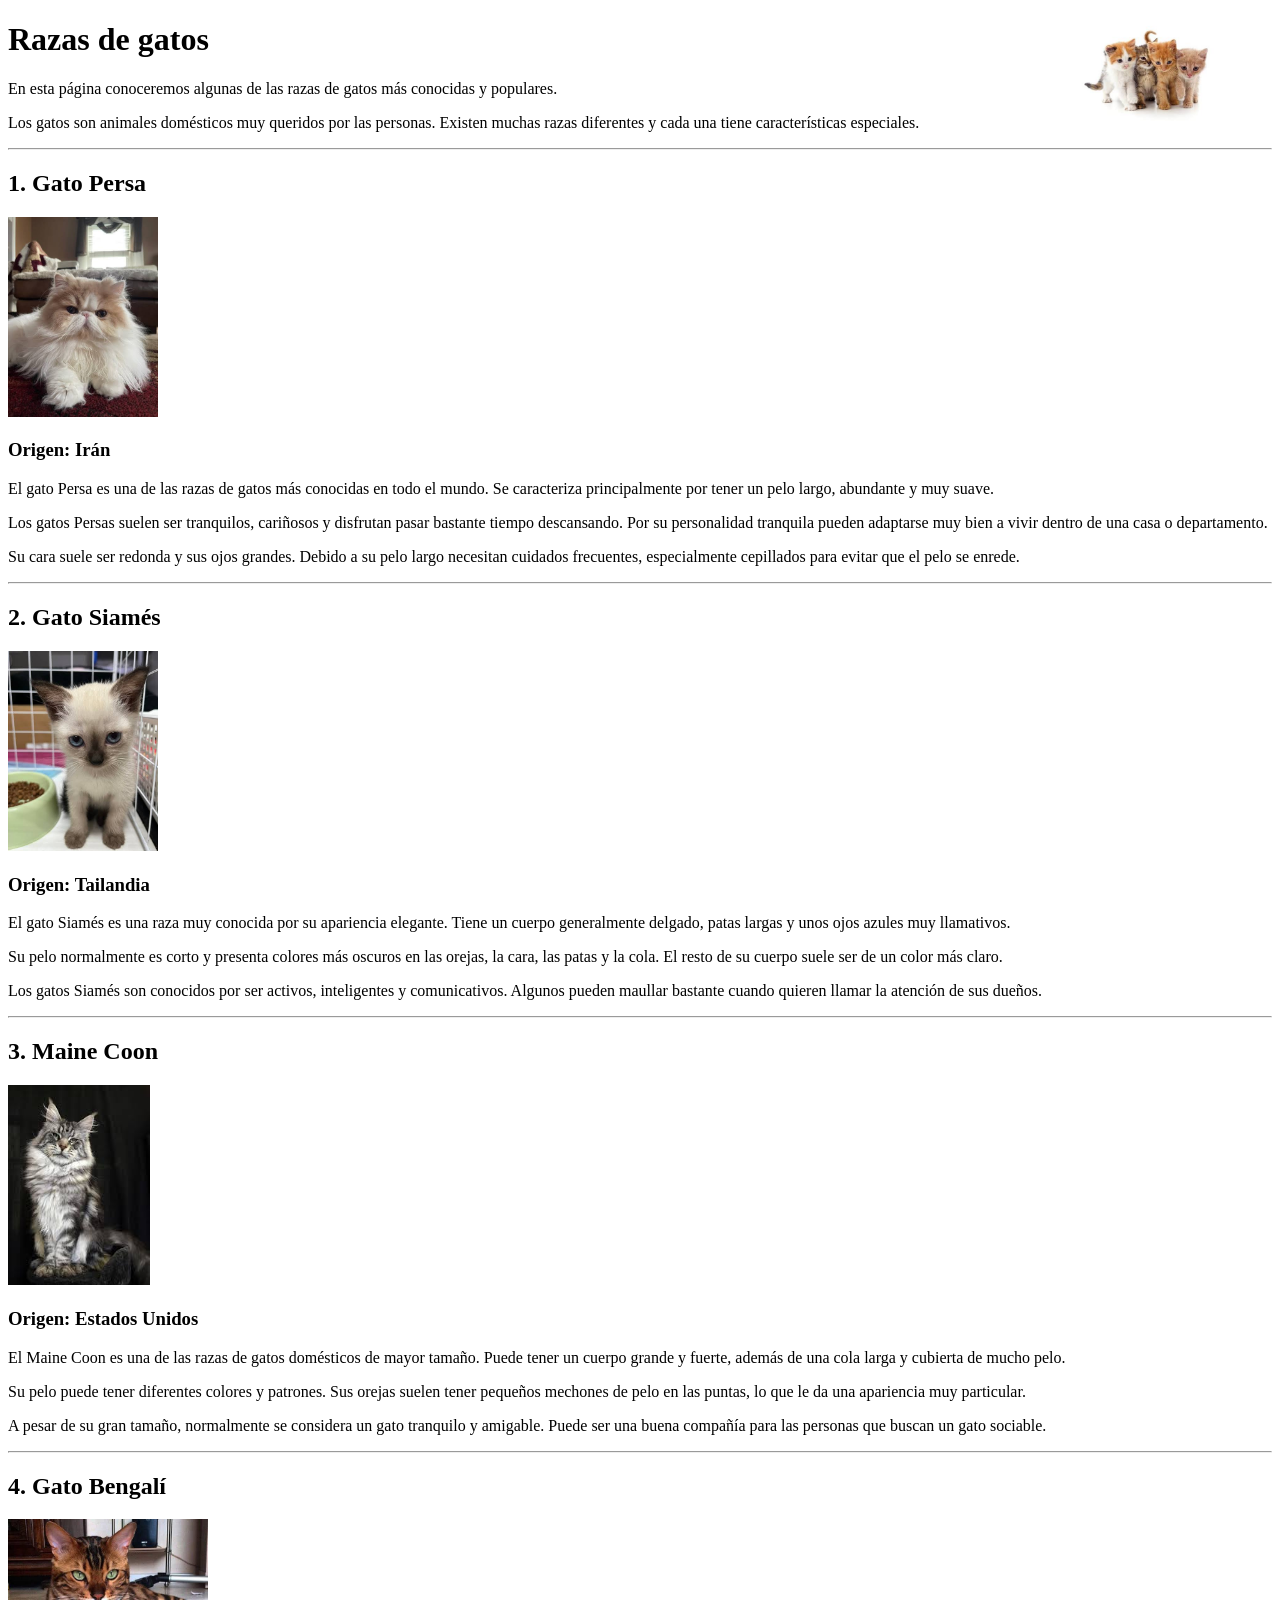
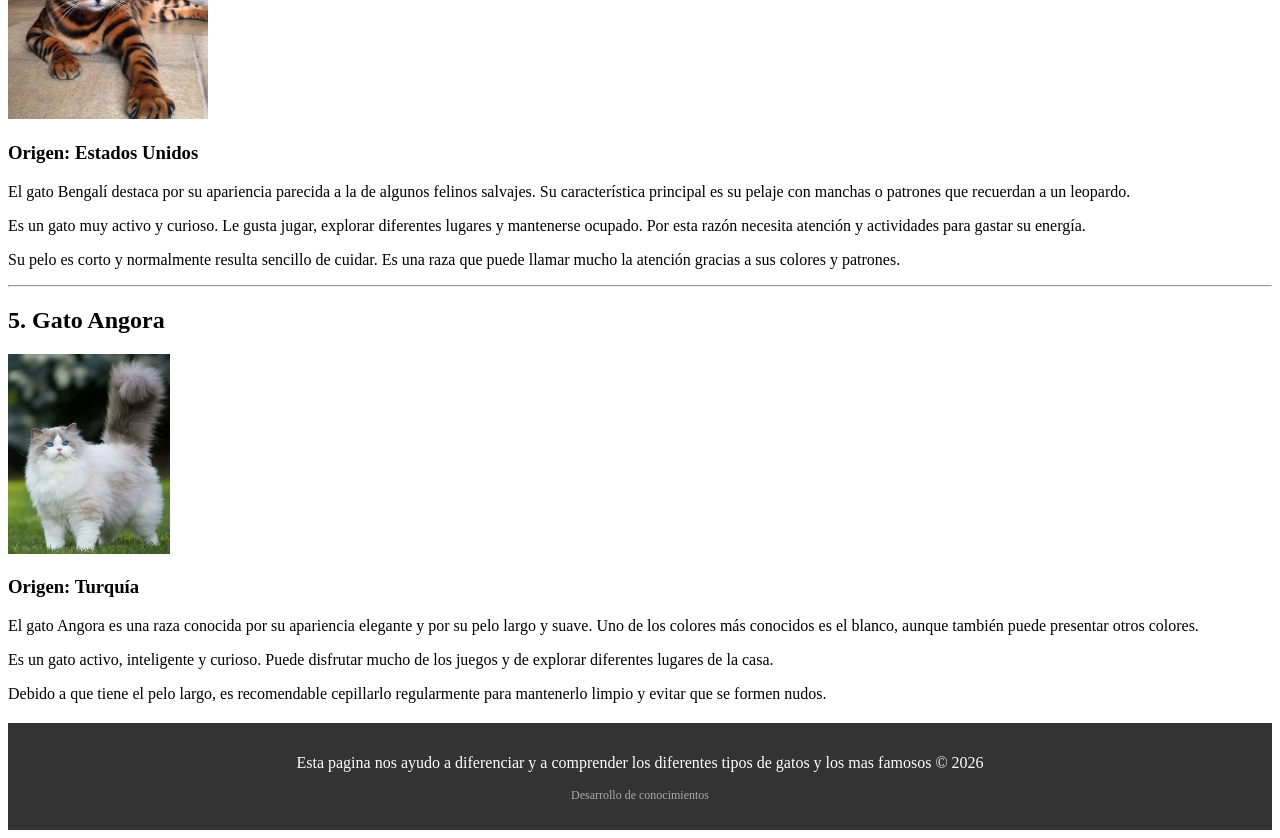
==== index.html @ c7be0b0a "Estructura semantica" ====
<!DOCTYPE html>
<html lang="en">
<head>
    <meta charset="UTF-8">
    <meta name="viewport" content="width=device-width, initial-scale=1.0">
    <title>tipos de gatos</title>

<!DOCTYPE html>
<html lang="es">

<head>
    <meta charset="UTF-8">
    <meta name="viewport" content="width=device-width, initial-scale=1.0">

    <title>Tipos de gatos</title>

   

</head>

<body>

    <header>

       

        <h1>Razas de gatos</h1>

        <p>
            En esta página conoceremos algunas de las razas de gatos
            más conocidas y populares.
        </p>

        <p>
            Los gatos son animales domésticos muy queridos por las personas.
            Existen muchas razas diferentes y cada una tiene características
            especiales.
        </p>

    </header>

    <hr>




    <section class="gato">

        <h2>1. Gato Persa</h2>

        <img src="html.jfif" style="width 200px; height:200px;">
        

        <h3>Origen: Irán</h3>

        <p>
            El gato Persa es una de las razas de gatos más conocidas
            en todo el mundo. Se caracteriza principalmente por tener
            un pelo largo, abundante y muy suave.
        </p>

        <p>
            Los gatos Persas suelen ser tranquilos, cariñosos y
            disfrutan pasar bastante tiempo descansando. Por su
            personalidad tranquila pueden adaptarse muy bien a vivir
            dentro de una casa o departamento.
        </p>

        <p>
            Su cara suele ser redonda y sus ojos grandes. Debido a
            su pelo largo necesitan cuidados frecuentes, especialmente
            cepillados para evitar que el pelo se enrede.
        </p>

    </section>
<hr>


    <section class="gato">

        <h2>2. Gato Siamés</h2>

        <img src="img.jfif"style="width 200px; height:200px;">
             

        <h3>Origen: Tailandia</h3>

        <p>
            El gato Siamés es una raza muy conocida por su apariencia
            elegante. Tiene un cuerpo generalmente delgado, patas
            largas y unos ojos azules muy llamativos.
        </p>

        <p>
            Su pelo normalmente es corto y presenta colores más
            oscuros en las orejas, la cara, las patas y la cola.
            El resto de su cuerpo suele ser de un color más claro.
        </p>

        <p>
            Los gatos Siamés son conocidos por ser activos,
            inteligentes y comunicativos. Algunos pueden maullar
            bastante cuando quieren llamar la atención de sus dueños.
        </p>

    </section>
<hr>

    <section class="gato">

        <h2>3. Maine Coon</h2>

        <img src="foto.jfif"style="width 200px; height:200px;">
           

        <h3>Origen: Estados Unidos</h3>

        <p>
            El Maine Coon es una de las razas de gatos domésticos
            de mayor tamaño. Puede tener un cuerpo grande y fuerte,
            además de una cola larga y cubierta de mucho pelo.
        </p>

        <p>
            Su pelo puede tener diferentes colores y patrones.
            Sus orejas suelen tener pequeños mechones de pelo en
            las puntas, lo que le da una apariencia muy particular.
        </p>

        <p>
            A pesar de su gran tamaño, normalmente se considera
            un gato tranquilo y amigable. Puede ser una buena
            compañía para las personas que buscan un gato sociable.
        </p>

    </section>
<hr>

  

    <section class="gato">

        <h2>4. Gato Bengalí</h2>

        <img src="imagenes.jfif"style="width 200px; height:200px;">
             

        <h3>Origen: Estados Unidos</h3>

        <p>
            El gato Bengalí destaca por su apariencia parecida
            a la de algunos felinos salvajes. Su característica
            principal es su pelaje con manchas o patrones que
            recuerdan a un leopardo.
        </p>

        <p>
            Es un gato muy activo y curioso. Le gusta jugar,
            explorar diferentes lugares y mantenerse ocupado.
            Por esta razón necesita atención y actividades
            para gastar su energía.
        </p>

        <p>
            Su pelo es corto y normalmente resulta sencillo de
            cuidar. Es una raza que puede llamar mucho la atención
            gracias a sus colores y patrones.
        </p>

    </section>

<hr>
    

    <section class="gato">

        <h2>5. Gato Angora</h2>

        <img src="angora.jfif"style="width 200px; height:200px;">
             

        <h3>Origen: Turquía</h3>

        <p>
            El gato Angora es una raza conocida por su apariencia
            elegante y por su pelo largo y suave. Uno de los colores
            más conocidos es el blanco, aunque también puede presentar
            otros colores.
        </p>

        <p>
            Es un gato activo, inteligente y curioso. Puede disfrutar
            mucho de los juegos y de explorar diferentes lugares
            de la casa.
        </p>

        <p>
            Debido a que tiene el pelo largo, es recomendable
            cepillarlo regularmente para mantenerlo limpio y evitar
            que se formen nudos.
        </p>

    </section>
    <div style="position: absolute; top: 15px; right: 20px;">
         <img src="images.jfif" width="220" height="auto"> </div>

</body>
<footer     style="background-color:#333;color:white; text-align: center; padding: 15px; margin-top: 20px;">
    <p>Esta pagina nos ayudo a diferenciar y a comprender los diferentes tipos de gatos y los mas famosos ©
2026 </p>
    <p style="font-size: 12px; color:#aaa;">Desarrollo de conocimientos</p>
</footer>

</html>
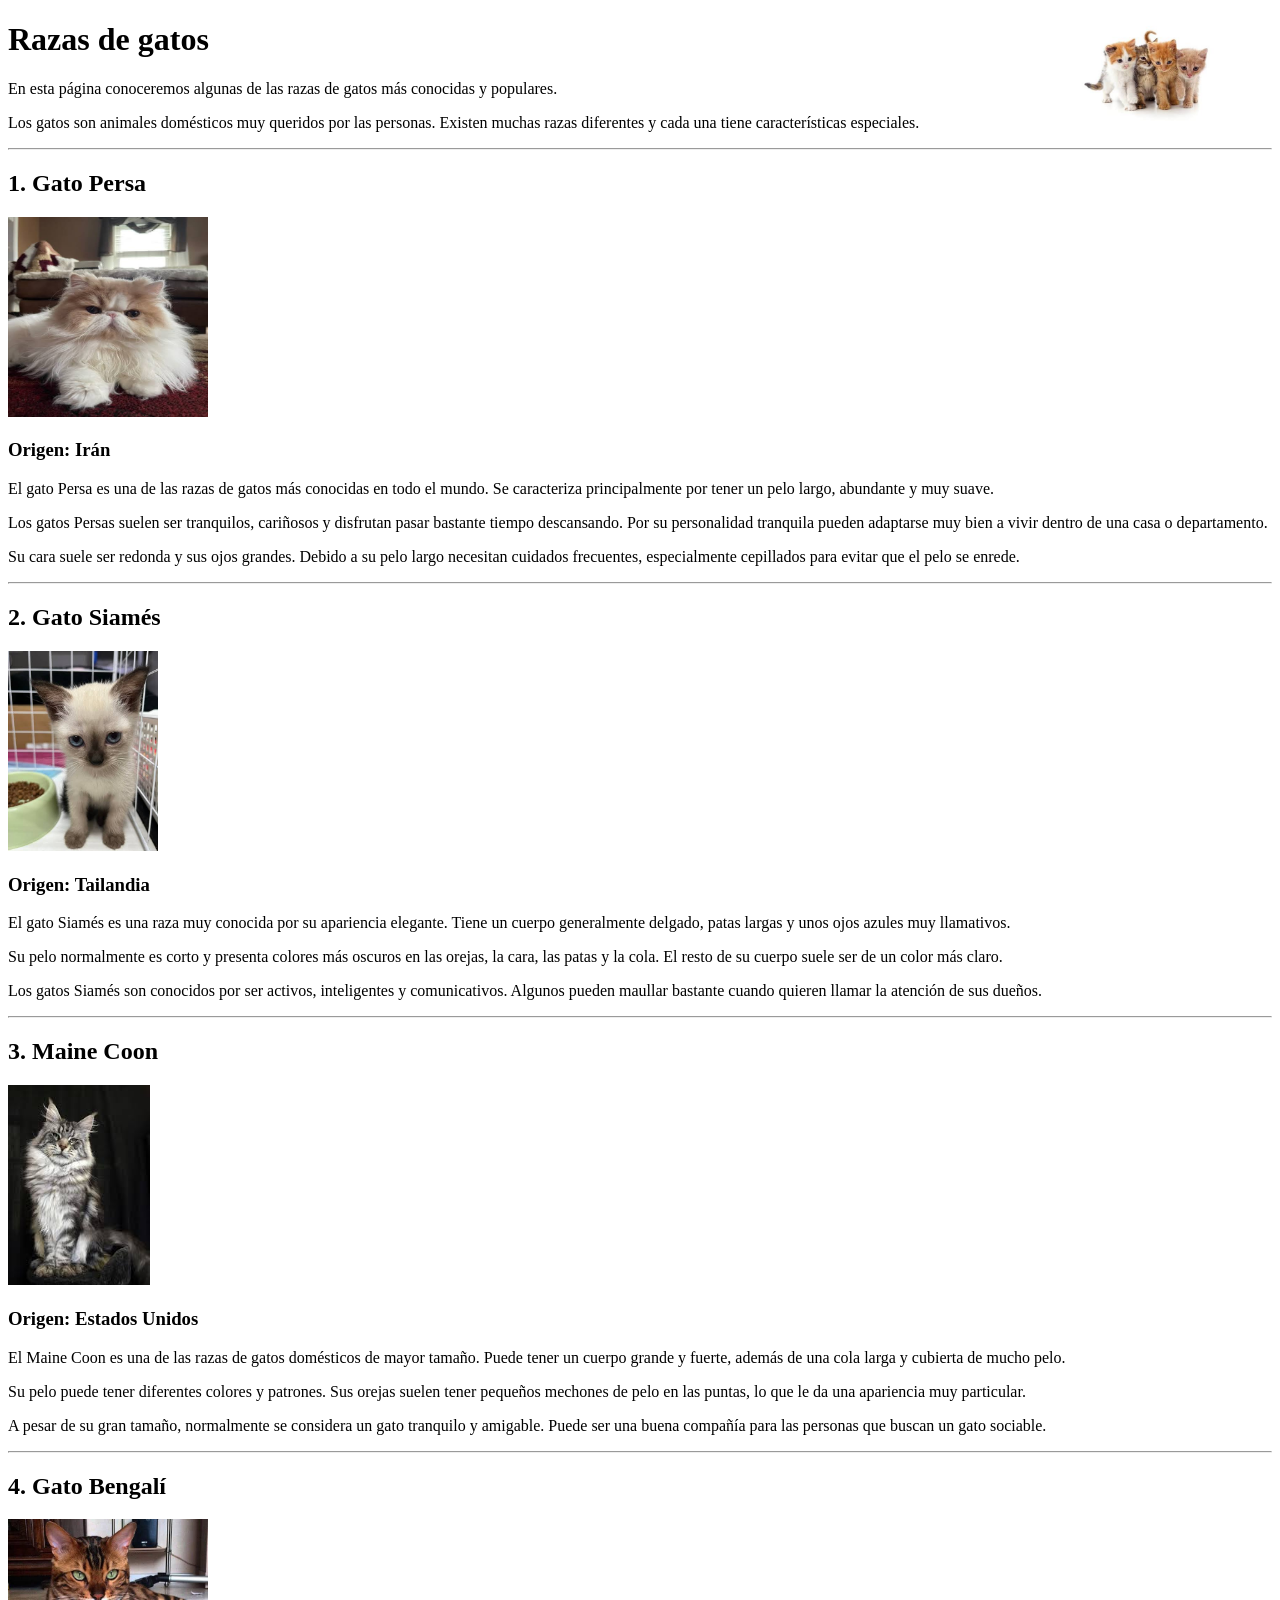
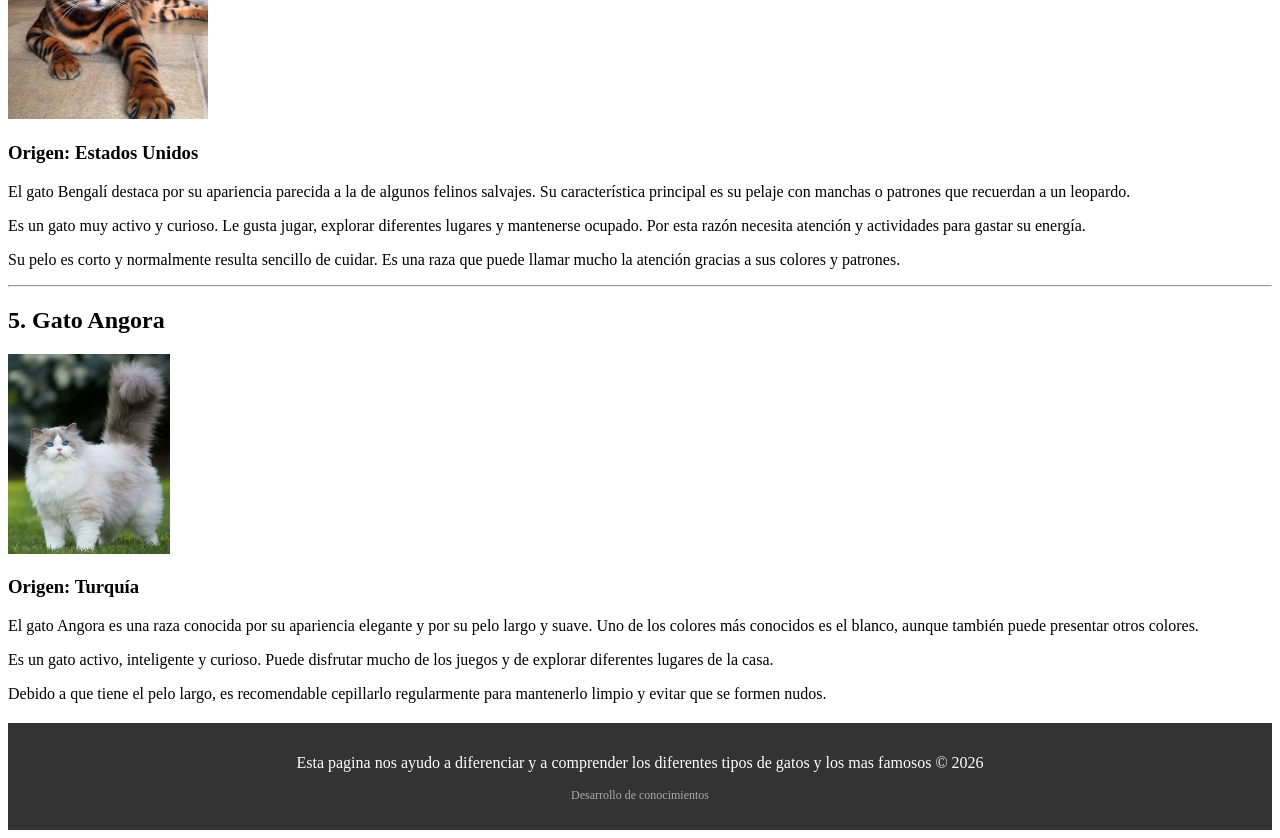
==== commit 2dd7d208: "Siguiente de html" ====
--- a/index.html
+++ b/index.html
@@ -48,7 +48,7 @@
 
         <h2>1. Gato Persa</h2>
 
-        <img src="html.jfif" style="width 200px; height:200px;">
+        <img src="html.jfif" style="width: 200px; height:200px;">
         
 
         <h3>Origen: Irán</h3>
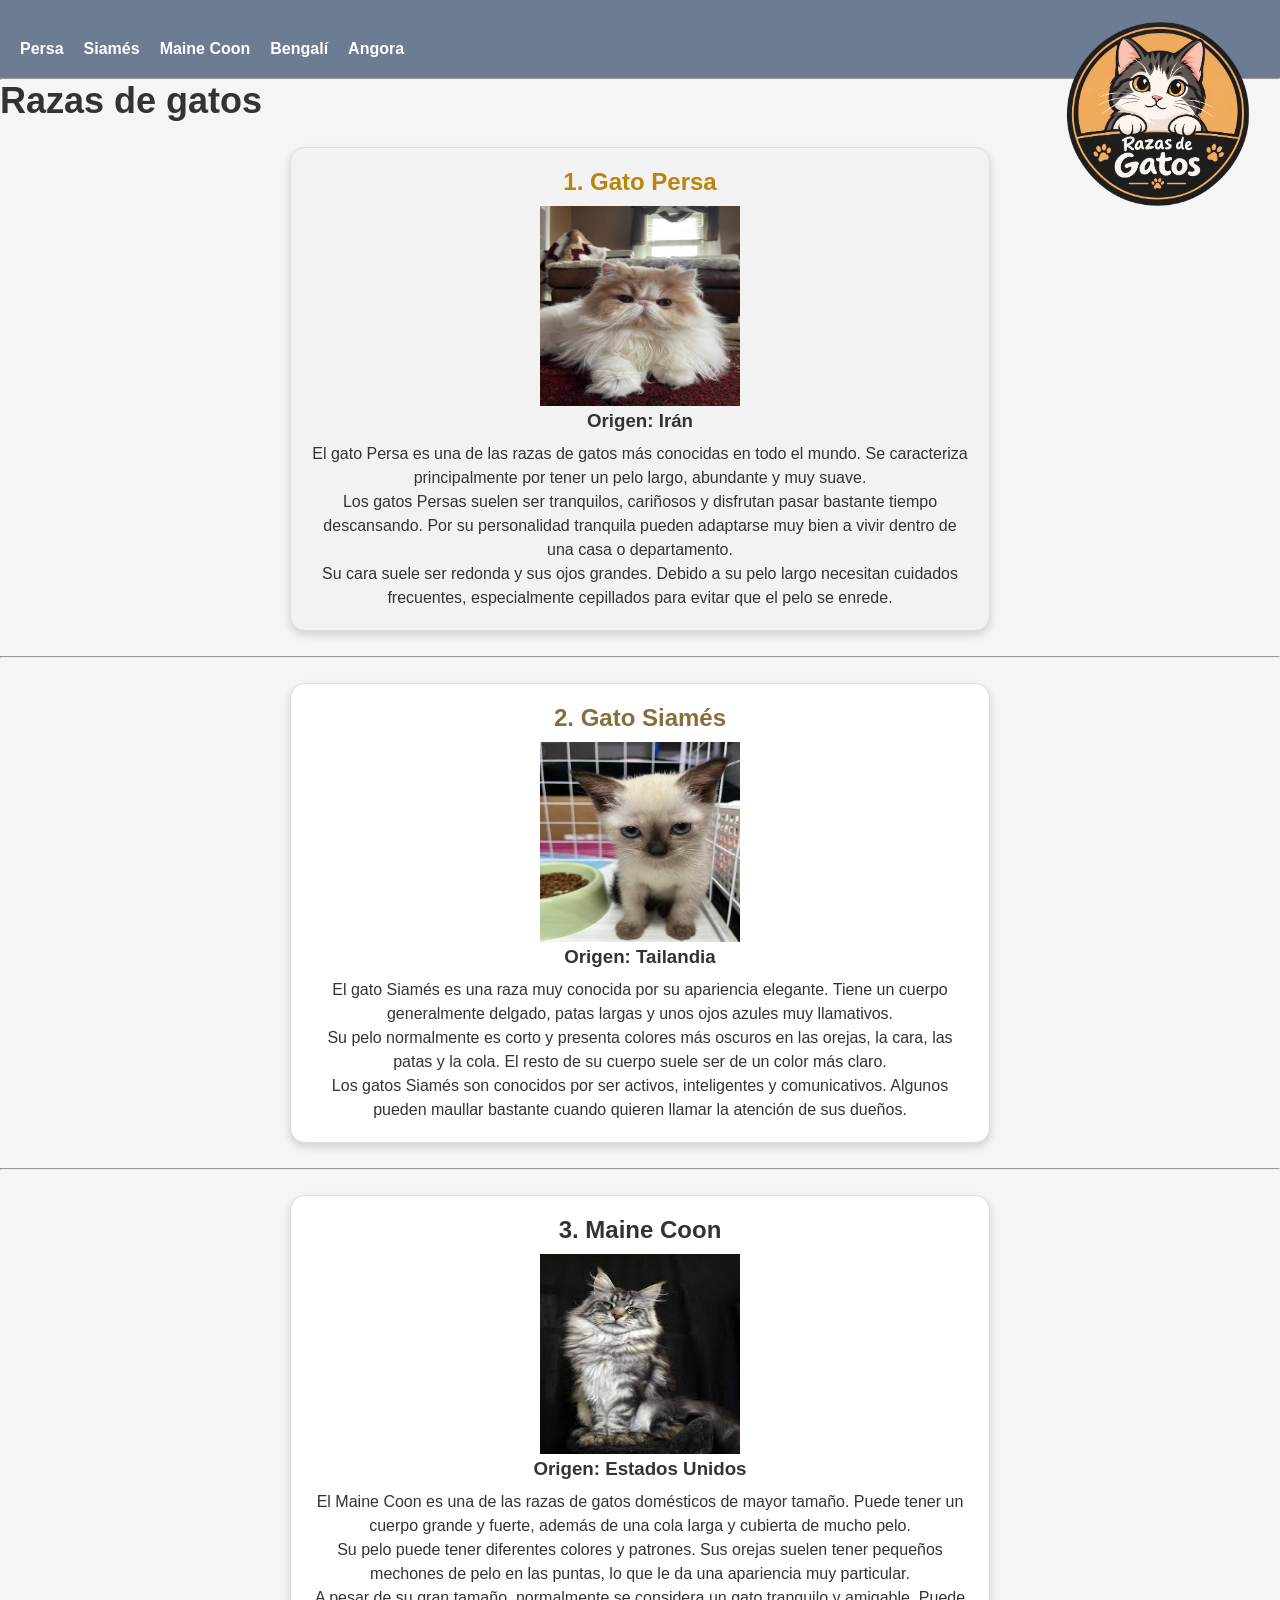
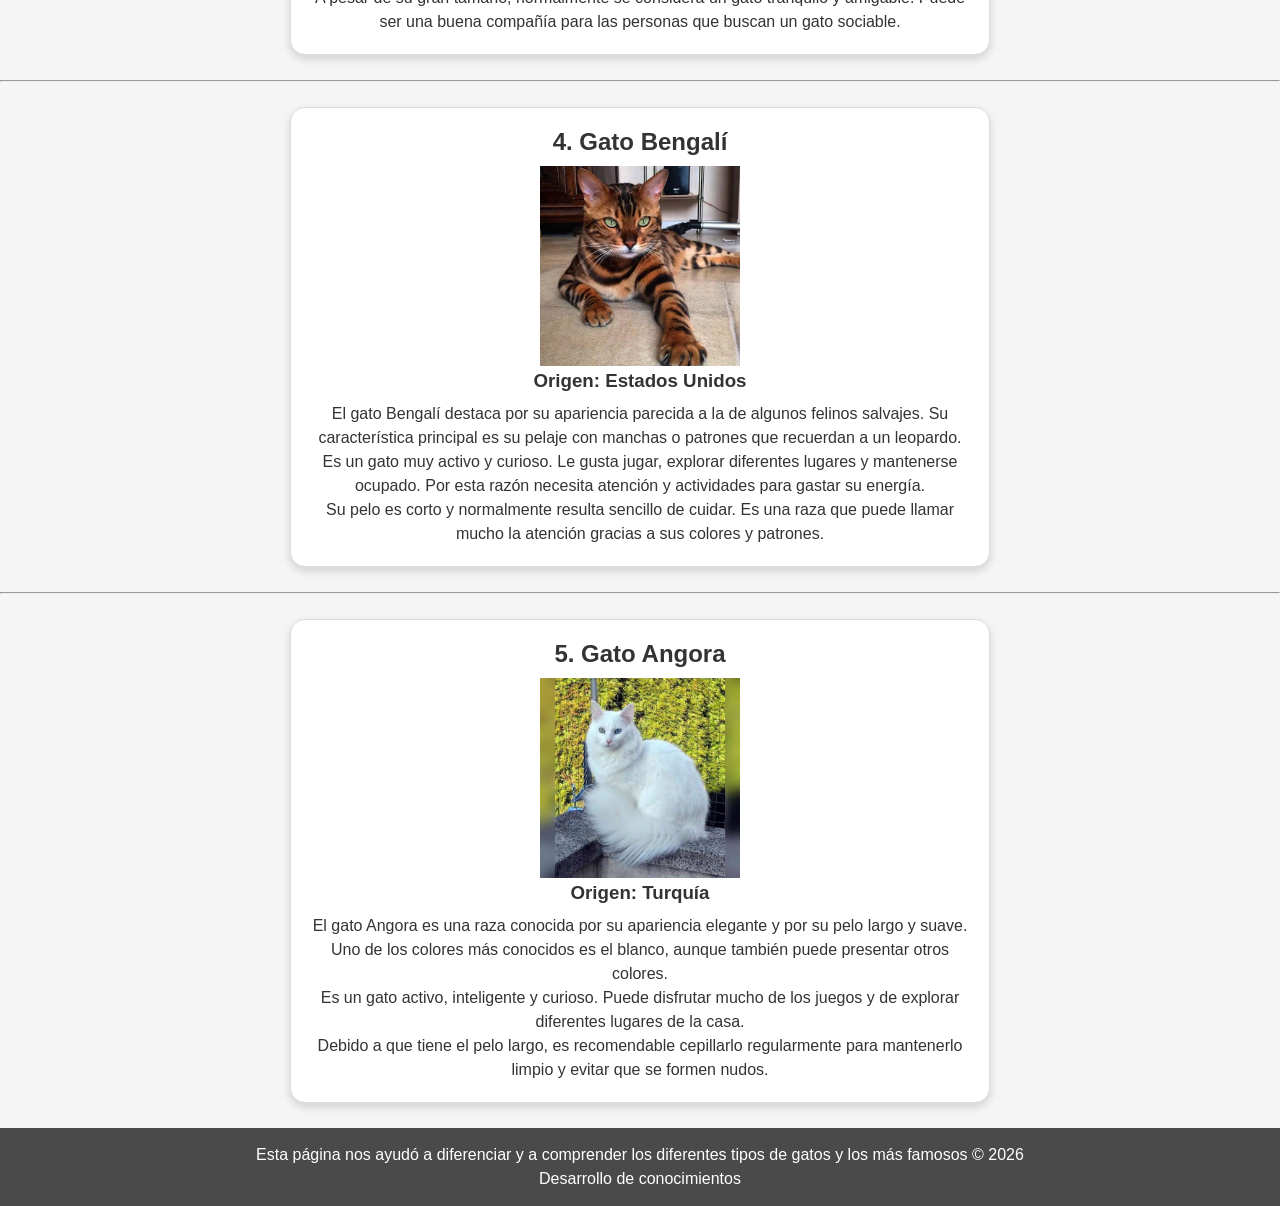
==== commit 283574d7: "Merge pull request #1 from johang36386/main Main" ====
--- a/index.html
+++ b/index.html
@@ -1,214 +1,194 @@
-<!DOCTYPE html>
-<html lang="en">
-<head>
-    <meta charset="UTF-8">
-    <meta name="viewport" content="width=device-width, initial-scale=1.0">
-    <title>tipos de gatos</title>
-
 <!DOCTYPE html>
 <html lang="es">
 
 <head>
     <meta charset="UTF-8">
     <meta name="viewport" content="width=device-width, initial-scale=1.0">
-
     <title>Tipos de gatos</title>
-
-   
-
+    <link rel="stylesheet" href="css/styles.css">
 </head>
 
 <body>
 
-    <header>
+    <header id="titulo-principal">
 
-       
-
-        <h1>Razas de gatos</h1>
-
-        <p>
-            En esta página conoceremos algunas de las razas de gatos
-            más conocidas y populares.
-        </p>
-
-        <p>
-            Los gatos son animales domésticos muy queridos por las personas.
-            Existen muchas razas diferentes y cada una tiene características
-            especiales.
-        </p>
+        <nav>
+            <ul>
+                <li><a href="#persa">Persa</a></li>
+                <li><a href="#siames">Siamés</a></li>
+                <li><a href="#maine-coon">Maine Coon</a></li>
+                <li><a href="#bengali">Bengalí</a></li>
+                <li><a href="#angora">Angora</a></li>
+            </ul>
+        </nav>
 
     </header>
 
     <hr>
 
+    <h1>Razas de gatos</h1>
 
-
-
-    <section class="gato">
-
+    <section class="gato destacado" id="persa">
         <h2>1. Gato Persa</h2>
 
-        <img src="html.jfif" style="width: 200px; height:200px;">
-        
+        <img src="html.jfif"
+             style="width: 200px; height: 200px;"
+             alt="Gato Persa">
 
         <h3>Origen: Irán</h3>
 
         <p>
-            El gato Persa es una de las razas de gatos más conocidas
-            en todo el mundo. Se caracteriza principalmente por tener
-            un pelo largo, abundante y muy suave.
+            El gato Persa es una de las razas de gatos más conocidas en todo
+            el mundo. Se caracteriza principalmente por tener un pelo largo,
+            abundante y muy suave.
         </p>
 
         <p>
-            Los gatos Persas suelen ser tranquilos, cariñosos y
-            disfrutan pasar bastante tiempo descansando. Por su
-            personalidad tranquila pueden adaptarse muy bien a vivir
-            dentro de una casa o departamento.
+            Los gatos Persas suelen ser tranquilos, cariñosos y disfrutan
+            pasar bastante tiempo descansando. Por su personalidad tranquila
+            pueden adaptarse muy bien a vivir dentro de una casa o departamento.
         </p>
 
         <p>
-            Su cara suele ser redonda y sus ojos grandes. Debido a
-            su pelo largo necesitan cuidados frecuentes, especialmente
-            cepillados para evitar que el pelo se enrede.
+            Su cara suele ser redonda y sus ojos grandes. Debido a su pelo
+            largo necesitan cuidados frecuentes, especialmente cepillados
+            para evitar que el pelo se enrede.
         </p>
+    </section>
 
-    </section>
-<hr>
+    <hr>
 
-
-    <section class="gato">
-
+    <section class="gato" id="siames">
         <h2>2. Gato Siamés</h2>
 
-        <img src="img.jfif"style="width 200px; height:200px;">
-             
+        <img src="img.jfif"
+             style="width: 200px; height: 200px;"
+             alt="Gato Siamés">
 
         <h3>Origen: Tailandia</h3>
 
         <p>
-            El gato Siamés es una raza muy conocida por su apariencia
-            elegante. Tiene un cuerpo generalmente delgado, patas
-            largas y unos ojos azules muy llamativos.
+            El gato Siamés es una raza muy conocida por su apariencia elegante.
+            Tiene un cuerpo generalmente delgado, patas largas y unos ojos
+            azules muy llamativos.
         </p>
 
         <p>
-            Su pelo normalmente es corto y presenta colores más
-            oscuros en las orejas, la cara, las patas y la cola.
-            El resto de su cuerpo suele ser de un color más claro.
+            Su pelo normalmente es corto y presenta colores más oscuros en
+            las orejas, la cara, las patas y la cola. El resto de su cuerpo
+            suele ser de un color más claro.
         </p>
 
         <p>
-            Los gatos Siamés son conocidos por ser activos,
-            inteligentes y comunicativos. Algunos pueden maullar
-            bastante cuando quieren llamar la atención de sus dueños.
+            Los gatos Siamés son conocidos por ser activos, inteligentes y
+            comunicativos. Algunos pueden maullar bastante cuando quieren
+            llamar la atención de sus dueños.
         </p>
+    </section>
 
-    </section>
-<hr>
+    <hr>
 
-    <section class="gato">
-
+    <section class="gato" id="maine-coon">
         <h2>3. Maine Coon</h2>
 
-        <img src="foto.jfif"style="width 200px; height:200px;">
-           
+        <img src="foto.jfif"
+             style="width: 200px; height: 200px;"
+             alt="Maine Coon">
 
         <h3>Origen: Estados Unidos</h3>
 
         <p>
-            El Maine Coon es una de las razas de gatos domésticos
-            de mayor tamaño. Puede tener un cuerpo grande y fuerte,
-            además de una cola larga y cubierta de mucho pelo.
+            El Maine Coon es una de las razas de gatos domésticos de mayor
+            tamaño. Puede tener un cuerpo grande y fuerte, además de una
+            cola larga y cubierta de mucho pelo.
         </p>
 
         <p>
-            Su pelo puede tener diferentes colores y patrones.
-            Sus orejas suelen tener pequeños mechones de pelo en
-            las puntas, lo que le da una apariencia muy particular.
+            Su pelo puede tener diferentes colores y patrones. Sus orejas
+            suelen tener pequeños mechones de pelo en las puntas, lo que le
+            da una apariencia muy particular.
         </p>
 
         <p>
-            A pesar de su gran tamaño, normalmente se considera
-            un gato tranquilo y amigable. Puede ser una buena
-            compañía para las personas que buscan un gato sociable.
+            A pesar de su gran tamaño, normalmente se considera un gato
+            tranquilo y amigable. Puede ser una buena compañía para las
+            personas que buscan un gato sociable.
         </p>
+    </section>
 
-    </section>
-<hr>
+    <hr>
 
-  
-
-    <section class="gato">
-
+    <section class="gato" id="bengali">
         <h2>4. Gato Bengalí</h2>
 
-        <img src="imagenes.jfif"style="width 200px; height:200px;">
-             
+        <img src="imagenes.jfif"
+             style="width: 200px; height: 200px;"
+             alt="Gato Bengalí">
 
         <h3>Origen: Estados Unidos</h3>
 
         <p>
-            El gato Bengalí destaca por su apariencia parecida
-            a la de algunos felinos salvajes. Su característica
-            principal es su pelaje con manchas o patrones que
-            recuerdan a un leopardo.
+            El gato Bengalí destaca por su apariencia parecida a la de algunos
+            felinos salvajes. Su característica principal es su pelaje con
+            manchas o patrones que recuerdan a un leopardo.
         </p>
 
         <p>
-            Es un gato muy activo y curioso. Le gusta jugar,
-            explorar diferentes lugares y mantenerse ocupado.
-            Por esta razón necesita atención y actividades
-            para gastar su energía.
+            Es un gato muy activo y curioso. Le gusta jugar, explorar diferentes
+            lugares y mantenerse ocupado. Por esta razón necesita atención y
+            actividades para gastar su energía.
         </p>
 
         <p>
-            Su pelo es corto y normalmente resulta sencillo de
-            cuidar. Es una raza que puede llamar mucho la atención
-            gracias a sus colores y patrones.
+            Su pelo es corto y normalmente resulta sencillo de cuidar. Es una
+            raza que puede llamar mucho la atención gracias a sus colores y
+            patrones.
         </p>
-
     </section>
 
-<hr>
-    
+    <hr>
 
-    <section class="gato">
-
+    <section class="gato" id="angora">
         <h2>5. Gato Angora</h2>
 
-        <img src="angora.jfif"style="width 200px; height:200px;">
-             
+        <img src="hola.jfif"
+             style="width: 200px; height: 200px;"
+             alt="Gato Angora">
 
         <h3>Origen: Turquía</h3>
 
         <p>
-            El gato Angora es una raza conocida por su apariencia
-            elegante y por su pelo largo y suave. Uno de los colores
-            más conocidos es el blanco, aunque también puede presentar
-            otros colores.
+            El gato Angora es una raza conocida por su apariencia elegante y
+            por su pelo largo y suave. Uno de los colores más conocidos es el
+            blanco, aunque también puede presentar otros colores.
         </p>
 
         <p>
-            Es un gato activo, inteligente y curioso. Puede disfrutar
-            mucho de los juegos y de explorar diferentes lugares
-            de la casa.
+            Es un gato activo, inteligente y curioso. Puede disfrutar mucho
+            de los juegos y de explorar diferentes lugares de la casa.
         </p>
 
         <p>
-            Debido a que tiene el pelo largo, es recomendable
-            cepillarlo regularmente para mantenerlo limpio y evitar
-            que se formen nudos.
+            Debido a que tiene el pelo largo, es recomendable cepillarlo
+            regularmente para mantenerlo limpio y evitar que se formen nudos.
+        </p>
+    </section>
+
+    <div class="imagen-superior">
+        <img src="Logo.png"
+             width="200"
+             height="auto"
+             alt="Imagen de gato">
+    </div>
+
+    <footer>
+        <p>
+            Esta página nos ayudó a diferenciar y a comprender los diferentes
+            tipos de gatos y los más famosos © 2026
         </p>
 
-    </section>
-    <div style="position: absolute; top: 15px; right: 20px;">
-         <img src="images.jfif" width="220" height="auto"> </div>
+        <p>Desarrollo de conocimientos</p>
+    </footer>
 
 </body>
-<footer     style="background-color:#333;color:white; text-align: center; padding: 15px; margin-top: 20px;">
-    <p>Esta pagina nos ayudo a diferenciar y a comprender los diferentes tipos de gatos y los mas famosos ©
-2026 </p>
-    <p style="font-size: 12px; color:#aaa;">Desarrollo de conocimientos</p>
-</footer>
-
 </html>
--- a/css/styles.css
+++ b/css/styles.css
@@ -0,0 +1,111 @@
+
+* {
+    margin: 0;
+    padding: 0;
+    box-sizing: border-box;
+}
+
+body {
+    font-family: Arial, sans-serif;
+    color: #333;
+    background-color: #f5f5f5;
+}
+
+h1 {
+    font-size: 36px;
+}
+
+h2 {
+    margin-bottom: 10px;
+}
+
+h3 {
+    margin-bottom: 10px;
+}
+
+p {
+    line-height: 1.5;
+}
+
+#titulo-principal {
+    text-align: center;
+    padding: 20px;
+    background-color: #6b7c93;
+    color: white;
+}
+
+.logo-wrap {
+    position: relative;
+    display: inline-block;
+}
+
+.insignia {
+    position: absolute;
+    top: -5px;
+    right: -55px;
+    background-color: #b8860b;
+    color: white;
+    padding: 5px 8px;
+    border-radius: 5px;
+    font-size: 13px;
+}
+
+nav ul {
+    list-style: none;
+    padding: 0;
+    margin: 20px 0;
+}
+
+nav li {
+    float: left;
+    margin-right: 20px;
+}
+
+nav a {
+    color: white;
+    text-decoration: none;
+    font-weight: bold;
+}
+
+nav::after {
+    content: "";
+    display: block;
+    clear: both;
+}
+
+.gato {
+    text-align: center;
+    padding: 20px;
+    margin: 25px auto;
+    max-width: 700px;
+    background-color: white;
+    border: 1px solid #ddd;
+    border-radius: 15px;
+    box-shadow: 0 4px 10px rgba(0, 0, 0, 0.15);
+}
+
+.destacado {
+    background-color: #f2f2f2;
+}
+
+.destacado h2 {
+    color: #b8860b;
+}
+
+#siames h2 {
+    color: #8a6d3b;
+}
+
+.imagen-superior {
+    position: absolute;
+    top: 15px;
+    right: 20px;
+}
+
+footer {
+    background-color: #4a4a4a;
+    color: white;
+    text-align: center;
+    padding: 15px;
+    margin-top: 20px;
+}
